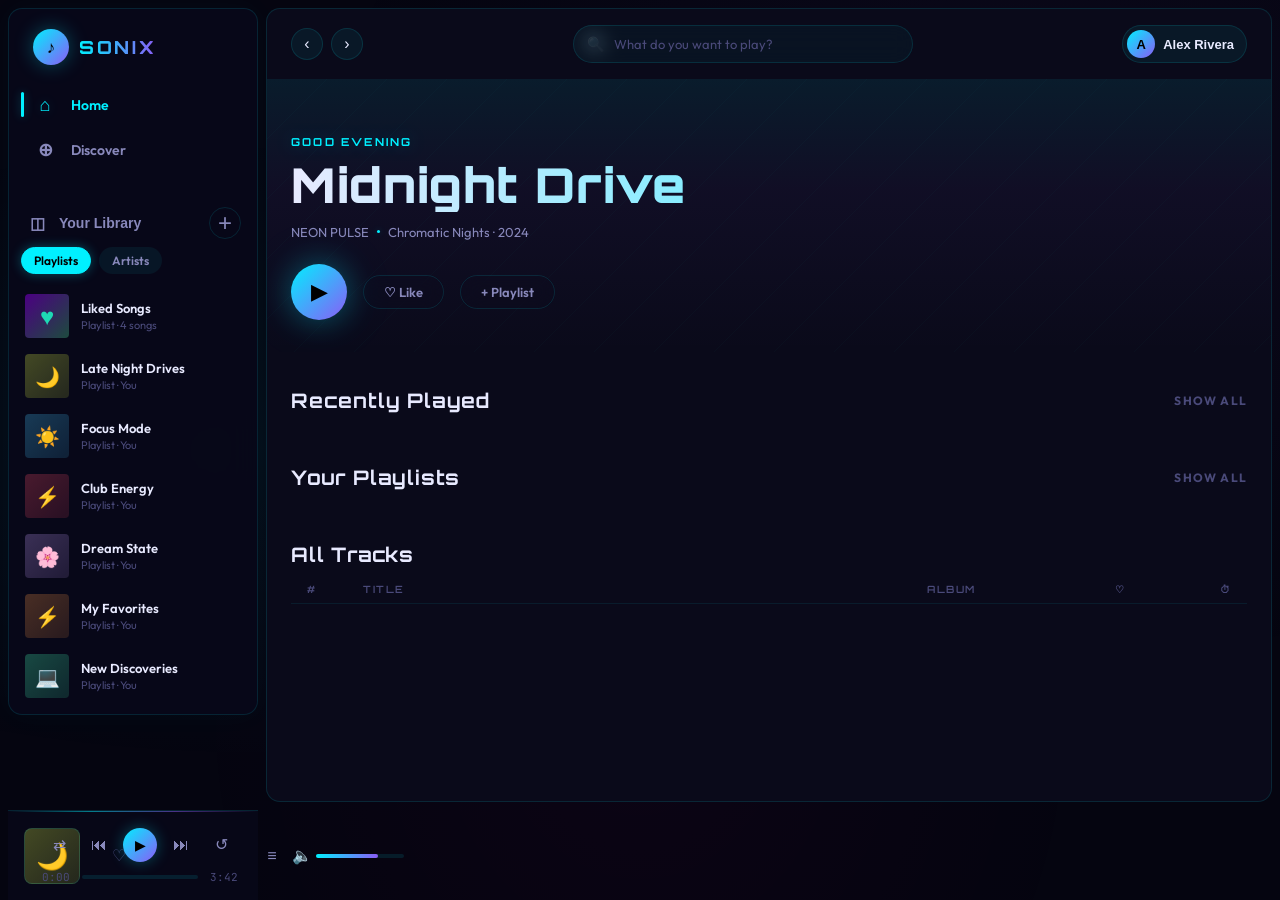
==== index.html @ 0fec604c "Add files via upload" ====
<!DOCTYPE html>
<html lang="en">
<head>
  <meta charset="UTF-8"/>
  <meta name="viewport" content="width=device-width, initial-scale=1.0"/>
  <meta name="description" content="SONIX — A futuristic music player experience. Discover, play, and feel the future of sound."/>
  <title>SONIX — Home</title>
  <link rel="stylesheet" href="styles/global.css"/>
</head>
<body>
<canvas id="particleCanvas"></canvas>
<div class="sidebar-overlay" onclick="closeMobileSidebar()"></div>
<div class="app-layout">

  <!-- SIDEBAR (injected by JS) -->
  <div id="sidebarMount"></div>

  <!-- MAIN -->
  <div class="main-area">
    <div class="topbar" id="topbar">
      <div class="topbar-left">
        <button class="mobile-menu-btn" onclick="toggleSidebar()" aria-label="Menu">☰</button>
        <button class="nav-arrow" onclick="history.back()">‹</button>
        <button class="nav-arrow" onclick="history.forward()">›</button>
      </div>
      <div class="topbar-search">
        <span class="search-icon-label">🔍</span>
        <input class="search-input" id="searchInput" type="text" placeholder="What do you want to play?" oninput="filterTracks(this.value)"/>
      </div>
      <div class="topbar-right">
        <button class="user-btn">
          <div class="user-av">A</div>
          <span class="user-lbl">Alex Rivera</span>
        </button>
      </div>
    </div>

    <div class="page-scroll" id="pageScroll">

      <!-- Hero gradient based on current track -->
      <div class="page-hero" id="pageHero" style="--hero-color:#1d4b3e;">
        <div id="heroContent">
          <div class="hero-label">Good evening</div>
          <h1 class="hero-h1" id="heroTitle">Midnight Drive</h1>
          <div class="hero-sub">
            <span id="heroArtist">NEON PULSE</span>
            <span class="hero-dot"></span>
            <span id="heroAlbum">Chromatic Nights · 2024</span>
          </div>
          <div class="hero-actions">
            <button class="btn-play-big" onclick="togglePlay()" id="heroPlayBtn">▶</button>
            <button class="btn-ghost" onclick="toggleLikeHero()" id="heroLikeBtn">♡ Like</button>
            <button class="btn-ghost" onclick="openCreateModal()">+ Playlist</button>
          </div>
        </div>
      </div>

      <!-- Recently Played -->
      <div class="section-head">
        <h2 class="section-title">Recently Played</h2>
        <button class="show-all-btn" onclick="toggleShowAll()">Show all</button>
      </div>
      <div class="card-grid" id="recentGrid"></div>

      <!-- Your Playlists -->
      <div class="section-head">
        <h2 class="section-title">Your Playlists</h2>
        <button class="show-all-btn" onclick="window.location.href='playlist.html'">Show all</button>
      </div>
      <div class="card-grid" id="playlistGrid"></div>

      <!-- All Tracks -->
      <div class="section-head">
        <h2 class="section-title" id="tracklistTitle">All Tracks</h2>
      </div>
      <div class="tl-head">
        <div class="tl-col">#</div>
        <div class="tl-col">Title</div>
        <div class="tl-col">Album</div>
        <div class="tl-col">♡</div>
        <div class="tl-col right">⏱</div>
      </div>
      <div id="trackList"></div>

    </div>
  </div>

  <!-- PLAYER BAR (injected by JS) -->
  <div id="playerMount"></div>
  <!-- BOTTOM NAV (injected by JS) -->
  <div id="bottomNavMount"></div>
</div>

<!-- Create Playlist Modal -->
<div class="modal-overlay" id="createModal" onclick="closeModalBg(event)">
  <div class="modal-box">
    <div class="modal-title">Create playlist</div>
    <input type="text" class="modal-input" id="plNameInput" placeholder="My Playlist #1"/>
    <input type="text" class="modal-input" id="plDescInput" placeholder="Add an optional description"/>
    <div class="modal-acts">
      <button class="btn-cancel-m" onclick="closeModal()">Cancel</button>
      <button class="btn-create-m" onclick="createPlaylist()">Create</button>
    </div>
  </div>
</div>

<script src="scripts/data.js"></script>
<script src="scripts/layout.js"></script>
<script src="scripts/player.js"></script>
<script>
document.addEventListener('DOMContentLoaded', () => {
  document.getElementById('sidebarMount').innerHTML = renderSidebar('home');
  document.getElementById('playerMount').innerHTML = renderPlayerBar();
  document.getElementById('bottomNavMount').innerHTML = renderBottomNav('home');

  updateHero();
  renderRecentGrid();
  renderPlaylistGrid();
  renderTrackList(TRACKS);
});

function updateHero() {
  const track = appState.queue[appState.currentTrackIndex] || TRACKS[0];
  document.getElementById('heroTitle').textContent = track.title;
  document.getElementById('heroArtist').textContent = track.artist;
  document.getElementById('heroAlbum').textContent = `${track.album} · ${track.year}`;
  document.getElementById('pageHero').style.setProperty('--hero-color', hexToRgb(track.color));
  document.getElementById('heroPlayBtn').textContent = appState.isPlaying ? '⏸' : '▶';
  const likeBtn = document.getElementById('heroLikeBtn');
  likeBtn.textContent = track.liked ? '♥ Liked' : '♡ Like';
  likeBtn.style.color = track.liked ? 'var(--accent)' : '';
}

function hexToRgb(hex) {
  const r = parseInt(hex.slice(1,3),16), g = parseInt(hex.slice(3,5),16), b = parseInt(hex.slice(5,7),16);
  return `rgb(${Math.round(r*0.15)}, ${Math.round(g*0.3)}, ${Math.round(b*0.25)})`;
}

function renderRecentGrid() {
  const recent = [...TRACKS].slice(0,6);
  document.getElementById('recentGrid').innerHTML = recent.map((track,i) => `
    <div class="music-card fade-up" style="animation-delay:${i*0.05}s" onclick="playTrack(${i})">
      <div class="card-art" style="background: linear-gradient(135deg,${track.color}44,${track.color}11)">
        ${track.emoji}
        <button class="card-play" onclick="event.stopPropagation();playTrack(${i})">▶</button>
      </div>
      <div class="card-title">${track.title}</div>
      <div class="card-sub">${track.artist} · ${track.genre}</div>
    </div>
  `).join('');
}

function renderPlaylistGrid() {
  document.getElementById('playlistGrid').innerHTML = PLAYLISTS.slice(0,6).map((pl,i) => {
    const ft = TRACKS.find(t => t.id === pl.trackIds[0]);
    return `
    <div class="music-card fade-up" style="animation-delay:${i*0.05}s" onclick="playPlaylistCard(${pl.id})">
      <div class="card-art" style="background: linear-gradient(135deg,${pl.color}44,${pl.color}11)">
        ${ft?.emoji || '🎵'}
        <button class="card-play" onclick="event.stopPropagation();playPlaylistCard(${pl.id})">▶</button>
      </div>
      <div class="card-title">${pl.name}</div>
      <div class="card-sub">${pl.trackIds.length} tracks · ${pl.tag}</div>
    </div>`
  }).join('');
}

let filteredTracks = TRACKS;
function renderTrackList(tracks) {
  filteredTracks = tracks;
  document.getElementById('trackList').innerHTML = tracks.map((track, i) => {
    const isPlaying = appState.queue[appState.currentTrackIndex]?.id === track.id && appState.isPlaying;
    return `
    <div class="track-row ${appState.queue[appState.currentTrackIndex]?.id === track.id ? 'now-playing' : ''}" ondblclick="playTrackById(${track.id})">
      <div class="tr-num-wrap">
        <span class="tr-num">${isPlaying ? '' : (i+1)}</span>
        <span class="tr-play-ico">${isPlaying ? '<div class="eq"><span></span><span></span><span></span></div>' : '▶'}</span>
      </div>
      <div class="tr-info">
        <div class="tr-thumb" style="background:linear-gradient(135deg,${track.color}44,${track.color}11)">${track.emoji}</div>
        <div>
          <div class="tr-title">${track.title}</div>
          <div class="tr-artist">${track.artist}</div>
        </div>
      </div>
      <div class="tr-album">${track.album}</div>
      <button class="track-like ${track.liked?'liked':''}" onclick="likeTrack(event,${track.id})">${track.liked?'♥':'♡'}</button>
      <div class="tr-dur">${track.duration}</div>
    </div>`;
  }).join('');
}

function filterTracks(query) {
  const q = query.toLowerCase().trim();
  if (!q) {
    document.getElementById('tracklistTitle').textContent = 'All Tracks';
    renderTrackList(TRACKS);
    return;
  }
  const filtered = TRACKS.filter(t =>
    t.title.toLowerCase().includes(q) ||
    t.artist.toLowerCase().includes(q) ||
    t.album.toLowerCase().includes(q) ||
    t.genre.toLowerCase().includes(q)
  );
  document.getElementById('tracklistTitle').textContent = `Search results (${filtered.length})`;
  renderTrackList(filtered);
}

function playTrack(idx) {
  appState.queue = TRACKS;
  appState.currentTrackIndex = idx;
  appState.isPlaying = true;
  saveState();
  refreshPlayerBar();
  updateHero();
  startProgress();
  renderTrackList(filteredTracks);
  document.getElementById('pbPlay').textContent = '⏸';
}

function playTrackById(id) {
  const idx = TRACKS.findIndex(t => t.id === id);
  if (idx >= 0) playTrack(idx);
}

function playPlaylistCard(id) {
  const pl = PLAYLISTS.find(p => p.id === id);
  if (!pl) return;
  appState.queue = pl.trackIds.map(i => TRACKS.find(t=>t.id===i)).filter(Boolean);
  appState.currentTrackIndex = 0;
  appState.isPlaying = true;
  saveState();
  refreshPlayerBar();
  updateHero();
  startProgress();
}

function likeTrack(event, id) {
  event.stopPropagation();
  const track = TRACKS.find(t => t.id === id);
  if (!track) return;
  track.liked = !track.liked;
  const btn = event.currentTarget;
  btn.textContent = track.liked ? '♥' : '♡';
  btn.classList.toggle('liked', track.liked);
  btn.style.opacity = '1';
  saveState();
}

function toggleLikeHero() {
  const track = appState.queue[appState.currentTrackIndex] || TRACKS[0];
  track.liked = !track.liked;
  const orig = TRACKS.find(t=>t.id===track.id);
  if (orig) orig.liked = track.liked;
  updateHero();
  saveState();
}

let showAll = false;
function toggleShowAll() {
  showAll = !showAll;
  document.querySelector('#recentGrid').style.display = showAll ? 'grid' : '';
}

// Modal
function openCreateModal() {
  document.getElementById('createModal').classList.add('open');
  setTimeout(()=>document.getElementById('plNameInput').focus(),200);
}
function closeModal() { document.getElementById('createModal').classList.remove('open'); }
function closeModalBg(e) { if(e.target===document.getElementById('createModal')) closeModal(); }
function createPlaylist() {
  const name = document.getElementById('plNameInput').value.trim();
  if (!name) return;
  alert(`Playlist "${name}" created! Find it in the Playlists tab.`);
  closeModal();
  document.getElementById('plNameInput').value = '';
  document.getElementById('plDescInput').value = '';
}
</script>
<script src="scripts/particles.js"></script>
</body>
</html>
---- styles/global.css ----
/* ===== SONIX — FUTURISTIC MUSIC PLAYER ===== */
@import url('https://fonts.googleapis.com/css2?family=Orbitron:wght@400;500;600;700;800;900&family=Outfit:wght@300;400;500;600;700;800;900&family=JetBrains+Mono:wght@300;400;500&display=swap');

:root {
  --bg-base:    #050510;
  --bg-nav:     rgba(8,8,25,0.92);
  --bg-main:    #0a0a1a;
  --bg-elevated:rgba(15,15,40,0.8);
  --bg-card:    rgba(20,20,55,0.6);
  --bg-card-hv: rgba(30,30,70,0.7);
  --bg-highlight:rgba(40,40,80,0.5);
  --accent:     #00f0ff;
  --accent-dim: #00b8c4;
  --accent-glow: rgba(0,240,255,0.3);
  --neon-pink:  #ff00aa;
  --neon-purple:#8b5cf6;
  --neon-blue:  #3b82f6;
  --amber:      #f5a623;
  --rose:       #ff2d78;
  --violet:     #a855f7;
  --text-primary:   #e8eaff;
  --text-secondary: #8888bb;
  --text-muted:     #4a4a7a;
  --border:     rgba(0,240,255,0.08);
  --border-hv:  rgba(0,240,255,0.2);
  --glass:      rgba(10,10,30,0.6);
  --glass-border: rgba(0,240,255,0.12);
  --sidebar-w:  250px;
  --player-h:   90px;
  --radius-xs:  4px;
  --radius-sm:  8px;
  --radius-md:  14px;
  --radius-lg:  18px;
  --radius-full:9999px;
  --font:       'Outfit', sans-serif;
  --font-display:'Orbitron', sans-serif;
  --font-mono:  'JetBrains Mono', monospace;
  --ease:       cubic-bezier(0.4, 0, 0.2, 1);
  --trans:      0.25s var(--ease);
}

*, *::before, *::after { box-sizing: border-box; margin: 0; padding: 0; }
html { height: 100%; }
body {
  font-family: var(--font);
  background: var(--bg-base);
  color: var(--text-primary);
  height: 100%; overflow: hidden;
  -webkit-font-smoothing: antialiased;
}

/* Animated background */
body::before {
  content: '';
  position: fixed; inset: 0; z-index: -2;
  background:
    radial-gradient(ellipse at 20% 50%, rgba(0,240,255,0.04) 0%, transparent 50%),
    radial-gradient(ellipse at 80% 20%, rgba(139,92,246,0.05) 0%, transparent 50%),
    radial-gradient(ellipse at 50% 80%, rgba(255,0,170,0.03) 0%, transparent 50%);
  animation: bgPulse 10s ease-in-out infinite alternate;
  will-change: opacity;
}
@keyframes bgPulse {
  0% { opacity: 0.5; }
  100% { opacity: 1; }
}

/* Floating particles canvas */
#particleCanvas {
  position: fixed; inset: 0; z-index: -1; pointer-events: none;
  opacity: 0.6;
}

/* ===== APP LAYOUT ===== */
.app-layout {
  display: grid;
  grid-template-columns: var(--sidebar-w) 1fr;
  grid-template-rows: 1fr var(--player-h);
  grid-template-areas: "sidebar main" "player player";
  height: 100vh; gap: 8px; padding: 8px; padding-bottom: 0;
}

/* ===== SIDEBAR ===== */
.sidebar {
  grid-area: sidebar;
  background: var(--bg-nav);
  backdrop-filter: blur(16px);
  -webkit-backdrop-filter: blur(16px);
  border-radius: var(--radius-md);
  border: 1px solid var(--glass-border);
  display: flex; flex-direction: column; gap: 8px; overflow: hidden;
  box-shadow: 0 0 30px rgba(0,240,255,0.03);
  transition: box-shadow 0.4s ease;
}
.sidebar-top {
  background: transparent;
  border-radius: var(--radius-md);
  padding: 20px 12px 12px; flex-shrink: 0;
}
.logo-mark {
  display: flex; align-items: center; gap: 10px;
  padding: 0 12px 18px; cursor: pointer; text-decoration: none;
}
.logo-icon {
  width: 36px; height: 36px;
  background: linear-gradient(135deg, var(--accent), var(--neon-purple));
  border-radius: 50%;
  display: flex; align-items: center; justify-content: center;
  color: #000; font-size: 17px; font-weight: 900;
  font-family: var(--font); flex-shrink: 0;
  box-shadow: 0 0 20px var(--accent-glow);
  animation: logoPulse 3s ease-in-out infinite;
}
@keyframes logoPulse {
  0%,100% { box-shadow: 0 0 15px var(--accent-glow); }
  50% { box-shadow: 0 0 30px var(--accent-glow), 0 0 50px rgba(0,240,255,0.1); }
}
.logo-text {
  font-family: var(--font-display);
  font-size: 18px; font-weight: 800;
  letter-spacing: 0.15em;
  background: linear-gradient(90deg, var(--accent), var(--neon-purple));
  -webkit-background-clip: text; -webkit-text-fill-color: transparent;
  background-clip: text;
}
.nav-group { display: flex; flex-direction: column; gap: 2px; }
.nav-item {
  display: flex; align-items: center; gap: 14px;
  padding: 10px 12px; border-radius: var(--radius-sm);
  color: var(--text-secondary); text-decoration: none;
  font-size: 14px; font-weight: 600; cursor: pointer;
  transition: all var(--trans); user-select: none;
  position: relative;
}
.nav-item:hover { color: var(--text-primary); background: rgba(0,240,255,0.05); }
.nav-item.active { color: var(--accent); }
.nav-item.active::before {
  content: ''; position: absolute; left: 0; top: 50%; transform: translateY(-50%);
  width: 3px; height: 60%; border-radius: 2px;
  background: var(--accent);
  box-shadow: 0 0 10px var(--accent-glow);
}
.nav-icon { width: 24px; text-align: center; font-size: 18px; font-style: normal; flex-shrink: 0; }
.nav-item.active .nav-icon { color: var(--accent); text-shadow: 0 0 12px var(--accent-glow); }

/* Library */
.sidebar-library {
  flex: 1; background: transparent;
  border-radius: var(--radius-md);
  display: flex; flex-direction: column; overflow: hidden;
}
.library-header {
  display: flex; align-items: center; justify-content: space-between;
  padding: 16px 16px 8px;
}
.library-title {
  display: flex; align-items: center; gap: 10px;
  color: var(--text-secondary); font-size: 14px; font-weight: 700;
  cursor: pointer; transition: color var(--trans); border: none; background: none;
}
.library-title:hover { color: var(--accent); }
.lib-add-btn {
  width: 32px; height: 32px; border-radius: 50%;
  background: none; border: 1px solid var(--glass-border); color: var(--text-secondary); font-size: 24px;
  cursor: pointer; display: flex; align-items: center; justify-content: center;
  transition: all var(--trans);
}
.lib-add-btn:hover { color: var(--accent); border-color: var(--accent); box-shadow: 0 0 15px var(--accent-glow); }
.library-filter-row { display: flex; gap: 8px; padding: 0 12px 12px; flex-wrap: wrap; }
.lib-pill {
  padding: 5px 12px; border-radius: var(--radius-full);
  background: rgba(0,240,255,0.06); color: var(--text-secondary);
  font-size: 12px; font-weight: 600; cursor: pointer;
  border: 1px solid transparent; transition: all var(--trans); font-family: var(--font);
}
.lib-pill:hover { border-color: var(--glass-border); color: var(--text-primary); }
.lib-pill.active { background: var(--accent); color: #000; border-color: var(--accent); box-shadow: 0 0 12px var(--accent-glow); }
.library-list {
  flex: 1; overflow-y: auto; padding: 0 8px 8px;
  scrollbar-width: thin; scrollbar-color: var(--bg-highlight) transparent;
}
.lib-item {
  display: flex; align-items: center; gap: 12px;
  padding: 8px; border-radius: var(--radius-sm); cursor: pointer;
  transition: all var(--trans); text-decoration: none;
}
.lib-item:hover { background: rgba(0,240,255,0.05); }
.lib-item.playing-lib { background: rgba(0,240,255,0.08); border: 1px solid rgba(0,240,255,0.1); }
.lib-cover {
  width: 44px; height: 44px; border-radius: var(--radius-xs);
  flex-shrink: 0; display: flex; align-items: center;
  justify-content: center; font-size: 20px;
}
.lib-cover.circle { border-radius: 50%; }
.lib-info { flex: 1; min-width: 0; }
.lib-name {
  font-size: 13px; font-weight: 600; color: var(--text-primary);
  white-space: nowrap; overflow: hidden; text-overflow: ellipsis;
}
.lib-meta { font-size: 11px; color: var(--text-muted); margin-top: 2px; }

/* ===== MAIN AREA ===== */
.main-area {
  grid-area: main;
  background: var(--bg-main);
  border-radius: var(--radius-md);
  border: 1px solid var(--glass-border);
  display: flex; flex-direction: column; overflow: hidden;
  position: relative;
}
.topbar {
  display: flex; align-items: center; justify-content: space-between;
  padding: 16px 24px; flex-shrink: 0; position: sticky; top: 0; z-index: 10;
  background: transparent; transition: all var(--trans);
}
.topbar.scrolled { background: rgba(10,10,26,0.9); backdrop-filter: blur(20px); border-bottom: 1px solid var(--glass-border); }
.topbar-left { display: flex; align-items: center; gap: 8px; }
.nav-arrow {
  width: 32px; height: 32px; border-radius: 50%;
  background: rgba(0,240,255,0.06); border: 1px solid var(--glass-border); color: var(--text-primary);
  font-size: 16px; cursor: pointer; display: flex;
  align-items: center; justify-content: center; transition: all var(--trans);
}
.nav-arrow:hover { background: rgba(0,240,255,0.12); border-color: var(--accent); box-shadow: 0 0 12px var(--accent-glow); }
.topbar-search { flex: 1; max-width: 340px; position: relative; }
.search-icon-label {
  position: absolute; left: 14px; top: 50%; transform: translateY(-50%);
  color: var(--text-muted); font-size: 14px; pointer-events: none;
}
.search-input {
  width: 100%; background: rgba(0,240,255,0.04);
  border: 1px solid var(--glass-border);
  border-radius: var(--radius-full); padding: 10px 16px 10px 40px;
  color: var(--text-primary); font-family: var(--font); font-size: 13px; outline: none;
  transition: all var(--trans); backdrop-filter: blur(10px);
}
.search-input:focus { background: rgba(0,240,255,0.08); border-color: var(--accent); box-shadow: 0 0 20px var(--accent-glow); }
.search-input::placeholder { color: var(--text-muted); }
.topbar-right { display: flex; align-items: center; gap: 8px; }
.user-btn {
  display: flex; align-items: center; gap: 8px;
  background: rgba(0,240,255,0.06); border: 1px solid var(--glass-border); border-radius: var(--radius-full);
  padding: 4px 12px 4px 4px; cursor: pointer; transition: all var(--trans);
}
.user-btn:hover { background: rgba(0,240,255,0.12); border-color: var(--accent); }
.user-av {
  width: 28px; height: 28px; border-radius: 50%;
  background: linear-gradient(135deg, var(--accent), var(--neon-purple));
  display: flex; align-items: center;
  justify-content: center; font-size: 13px; color: #000; font-weight: 700;
}
.user-lbl { font-size: 13px; font-weight: 700; color: var(--text-primary); }

/* Page scroll */
.page-scroll {
  flex: 1; overflow-y: auto; padding: 0 24px 32px;
  scrollbar-width: thin; scrollbar-color: var(--bg-highlight) transparent;
}

/* ===== PAGE HERO ===== */
.page-hero {
  margin: 0 -24px; padding: 56px 24px 32px;
  background: linear-gradient(180deg, rgba(0,240,255,0.08) 0%, rgba(139,92,246,0.05) 40%, transparent 100%);
  margin-bottom: 24px; position: relative; overflow: hidden;
}
.page-hero::before {
  content: ''; position: absolute; inset: 0;
  background: url("data:image/svg+xml,%3Csvg width='60' height='60' xmlns='http://www.w3.org/2000/svg'%3E%3Cdefs%3E%3Cpattern id='g' width='60' height='60' patternUnits='userSpaceOnUse'%3E%3Cpath d='M0 60L60 0' stroke='%2300f0ff' stroke-width='0.3' opacity='0.06'/%3E%3C/pattern%3E%3C/defs%3E%3Crect fill='url(%23g)' width='60' height='60'/%3E%3C/svg%3E");
  pointer-events: none;
}
.hero-label {
  font-family: var(--font-display); font-size: 11px; font-weight: 700;
  letter-spacing: 0.2em; text-transform: uppercase;
  color: var(--accent); margin-bottom: 10px;
  text-shadow: 0 0 20px var(--accent-glow);
}
.hero-h1 {
  font-family: var(--font-display);
  font-size: clamp(28px, 4vw, 48px); font-weight: 900;
  line-height: 1.1; letter-spacing: 0.02em;
  background: linear-gradient(90deg, var(--text-primary), var(--accent));
  -webkit-background-clip: text; -webkit-text-fill-color: transparent;
  background-clip: text; margin-bottom: 12px;
}
.hero-sub {
  font-size: 13px; color: var(--text-secondary);
  display: flex; align-items: center; gap: 8px; flex-wrap: wrap;
}
.hero-dot { width: 3px; height: 3px; border-radius: 50%; background: var(--accent); box-shadow: 0 0 6px var(--accent-glow); }
.hero-actions { display: flex; align-items: center; gap: 16px; margin-top: 24px; }

/* ===== BIG PLAY BUTTON ===== */
.btn-play-big {
  width: 56px; height: 56px; border-radius: 50%;
  background: linear-gradient(135deg, var(--accent), var(--neon-purple));
  border: none; color: #000; font-size: 22px;
  cursor: pointer; display: flex; align-items: center; justify-content: center;
  transition: all var(--trans);
  box-shadow: 0 0 30px var(--accent-glow), 0 0 60px rgba(0,240,255,0.1);
  position: relative;
}
.btn-play-big::before {
  content: ''; position: absolute; inset: -3px; border-radius: 50%;
  background: linear-gradient(135deg, var(--accent), var(--neon-purple));
  z-index: -1; opacity: 0.4; filter: blur(8px);
  animation: playGlow 2s ease-in-out infinite alternate;
}
@keyframes playGlow { 0% { opacity: 0.3; } 100% { opacity: 0.6; } }
.btn-play-big:hover { transform: scale(1.08); box-shadow: 0 0 40px var(--accent-glow), 0 0 80px rgba(0,240,255,0.15); }

.btn-ghost {
  background: none; border: 1px solid var(--glass-border); border-radius: var(--radius-full);
  color: var(--text-secondary); padding: 8px 20px; font-family: var(--font);
  font-size: 13px; font-weight: 600; cursor: pointer; transition: all var(--trans);
  backdrop-filter: blur(10px);
}
.btn-ghost:hover { border-color: var(--accent); color: var(--accent); box-shadow: 0 0 15px var(--accent-glow); }

.btn-icon {
  background: none; border: none; color: var(--text-secondary); font-size: 20px;
  cursor: pointer; padding: 8px; border-radius: 50%; display: flex;
  align-items: center; justify-content: center; transition: all var(--trans);
}
.btn-icon:hover { color: var(--accent); text-shadow: 0 0 12px var(--accent-glow); }
.btn-icon.liked { color: var(--neon-pink); }

/* ===== SECTION ===== */
.section-head {
  display: flex; align-items: center; justify-content: space-between;
  margin-bottom: 16px; margin-top: 36px;
}
.section-title {
  font-family: var(--font-display);
  font-size: 20px; font-weight: 700; letter-spacing: 0.04em;
}
.show-all-btn {
  font-size: 12px; font-weight: 700; color: var(--text-muted); background: none;
  border: none; cursor: pointer; letter-spacing: 0.1em; text-transform: uppercase;
  transition: color var(--trans); font-family: var(--font);
}
.show-all-btn:hover { color: var(--accent); }

/* ===== CARDS ===== */
.card-grid {
  display: grid;
  grid-template-columns: repeat(auto-fill, minmax(165px, 1fr));
  gap: 16px;
}
.music-card {
  background: var(--bg-card);
  backdrop-filter: blur(12px);
  border: 1px solid var(--glass-border);
  border-radius: var(--radius-md);
  padding: 14px; cursor: pointer;
  transition: all 0.3s var(--ease); position: relative;
  overflow: hidden;
}
.music-card::before {
  content: ''; position: absolute; inset: 0;
  background: linear-gradient(135deg, rgba(0,240,255,0.05), transparent);
  opacity: 0; transition: opacity 0.3s;
}
.music-card:hover {
  background: var(--bg-card-hv); transform: translateY(-4px);
  border-color: rgba(0,240,255,0.2);
  box-shadow: 0 12px 40px rgba(0,240,255,0.08), 0 0 1px var(--accent);
}
.music-card:hover::before { opacity: 1; }
.music-card:hover .card-play { opacity: 1; transform: translateY(0); }
.card-art {
  width: 100%; aspect-ratio: 1; border-radius: var(--radius-sm);
  margin-bottom: 12px; display: flex; align-items: center; justify-content: center;
  font-size: 48px; position: relative; overflow: hidden;
  box-shadow: 0 8px 24px rgba(0,0,0,0.4);
}
.card-art.round { border-radius: 50%; }
.card-play {
  position: absolute; bottom: 8px; right: 8px;
  width: 44px; height: 44px; border-radius: 50%;
  background: linear-gradient(135deg, var(--accent), var(--neon-purple));
  border: none; color: #000; font-size: 18px;
  cursor: pointer; display: flex; align-items: center; justify-content: center;
  opacity: 0; transform: translateY(8px);
  transition: all 0.3s var(--ease);
  box-shadow: 0 8px 20px rgba(0,240,255,0.25);
}
.card-play:hover { transform: translateY(0) scale(1.08) !important; box-shadow: 0 8px 30px var(--accent-glow); }
.card-title {
  font-size: 14px; font-weight: 700; color: var(--text-primary);
  white-space: nowrap; overflow: hidden; text-overflow: ellipsis; margin-bottom: 4px;
}
.card-sub {
  font-size: 12px; color: var(--text-muted); line-height: 1.4;
  display: -webkit-box; -webkit-line-clamp: 2; -webkit-box-orient: vertical; overflow: hidden;
}
.rec-badge {
  position: absolute; top: 8px; right: 8px;
  background: linear-gradient(135deg, var(--accent), var(--neon-purple));
  color: #000; font-size: 10px; font-weight: 700;
  font-family: var(--font-mono); padding: 3px 8px; border-radius: var(--radius-full); z-index: 2;
  box-shadow: 0 0 12px var(--accent-glow);
}

/* ===== TRACK LIST ===== */
.tl-head {
  display: grid; grid-template-columns: 48px 1fr 180px 56px 52px;
  gap: 8px; padding: 0 16px 8px; border-bottom: 1px solid var(--border); margin-bottom: 4px;
}
.tl-col {
  font-family: var(--font-display);
  font-size: 10px; font-weight: 600; letter-spacing: 0.15em;
  text-transform: uppercase; color: var(--text-muted);
}
.tl-col.right { text-align: right; }
.track-row {
  display: grid; grid-template-columns: 48px 1fr 180px 56px 52px;
  gap: 8px; align-items: center; padding: 8px 16px; border-radius: var(--radius-sm);
  cursor: pointer; transition: all var(--trans);
  border: 1px solid transparent;
}
.track-row:hover { background: rgba(0,240,255,0.04); border-color: var(--glass-border); }
.track-row:hover .track-like { opacity: 1; }
.track-row.now-playing { background: rgba(0,240,255,0.06); border-color: rgba(0,240,255,0.15); }
.tr-num-wrap { position: relative; display: flex; align-items: center; justify-content: center; }
.tr-num { font-family: var(--font-mono); font-size: 13px; color: var(--text-muted); line-height: 1; }
.track-row.now-playing .tr-num { color: var(--accent); text-shadow: 0 0 10px var(--accent-glow); }
.tr-play-ico { display: none; font-size: 13px; color: var(--text-primary); }
.track-row:hover .tr-num { display: none; }
.track-row:hover .tr-play-ico { display: block; }
.track-row.now-playing .tr-num { display: none; }
.track-row.now-playing .tr-play-ico { display: block; color: var(--accent); }
.tr-info { display: flex; align-items: center; gap: 12px; min-width: 0; }
.tr-thumb {
  width: 40px; height: 40px; border-radius: var(--radius-xs); flex-shrink: 0;
  display: flex; align-items: center; justify-content: center; font-size: 18px;
  border: 1px solid var(--glass-border);
}
.tr-title { font-size: 14px; font-weight: 600; color: var(--text-primary); white-space: nowrap; overflow: hidden; text-overflow: ellipsis; }
.track-row.now-playing .tr-title { color: var(--accent); text-shadow: 0 0 10px var(--accent-glow); }
.tr-artist { font-size: 12px; color: var(--text-muted); white-space: nowrap; overflow: hidden; text-overflow: ellipsis; margin-top: 2px; }
.tr-album { font-size: 13px; color: var(--text-muted); white-space: nowrap; overflow: hidden; text-overflow: ellipsis; cursor: pointer; }
.tr-album:hover { color: var(--accent); text-decoration: underline; }
.track-like {
  background: none; border: none; font-size: 15px; cursor: pointer;
  color: var(--text-muted); padding: 4px; transition: all var(--trans);
  opacity: 0; display: flex; align-items: center; justify-content: center;
}
.track-like.liked { opacity: 1; color: var(--neon-pink); text-shadow: 0 0 10px rgba(255,0,170,0.4); }
.tr-dur { font-family: var(--font-mono); font-size: 13px; color: var(--text-muted); text-align: right; }

/* ===== BOTTOM PLAYER BAR ===== */
.player-bar {
  grid-area: player;
  background: rgba(8,8,25,0.95);
  backdrop-filter: blur(24px);
  border-top: 1px solid var(--glass-border);
  display: grid; grid-template-columns: 1fr minmax(200px, 500px) 1fr;
  align-items: center; padding: 0 16px; height: var(--player-h); flex-shrink: 0; gap: 16px;
  position: relative;
}
.player-bar::before {
  content: ''; position: absolute; top: 0; left: 0; right: 0; height: 1px;
  background: linear-gradient(90deg, transparent, var(--accent), var(--neon-purple), transparent);
  opacity: 0.5;
}
.player-track-side { display: flex; align-items: center; gap: 12px; min-width: 0; }
.player-thumb {
  width: 56px; height: 56px; border-radius: var(--radius-sm); flex-shrink: 0;
  display: flex; align-items: center; justify-content: center; font-size: 26px; cursor: pointer;
  border: 1px solid var(--glass-border);
  transition: all var(--trans);
}
.player-thumb:hover { border-color: var(--accent); box-shadow: 0 0 20px var(--accent-glow); }
.player-track-info { min-width: 0; flex: 1; }
.player-t-name { font-size: 13px; font-weight: 600; color: var(--text-primary); white-space: nowrap; overflow: hidden; text-overflow: ellipsis; cursor: pointer; }
.player-t-name:hover { color: var(--accent); }
.player-t-artist { font-size: 11px; color: var(--text-muted); white-space: nowrap; overflow: hidden; text-overflow: ellipsis; margin-top: 2px; cursor: pointer; }
.player-t-artist:hover { color: var(--text-primary); }
.player-like {
  background: none; border: none; font-size: 16px; cursor: pointer;
  color: var(--text-muted); padding: 8px; flex-shrink: 0; transition: all var(--trans);
}
.player-like:hover { color: var(--text-primary); }
.player-like.liked { color: var(--neon-pink); text-shadow: 0 0 10px rgba(255,0,170,0.4); }
.player-center { display: flex; flex-direction: column; align-items: center; gap: 8px; }
.player-ctrl-row { display: flex; align-items: center; gap: 8px; }
.ctrl {
  background: none; border: none; color: var(--text-secondary); cursor: pointer;
  padding: 8px; border-radius: 50%; width: 32px; height: 32px;
  display: flex; align-items: center; justify-content: center;
  font-size: 16px; transition: all var(--trans);
}
.ctrl:hover { color: var(--accent); text-shadow: 0 0 10px var(--accent-glow); }
.ctrl.active { color: var(--accent); position: relative; }
.ctrl.active::after {
  content: ''; position: absolute; bottom: 1px; left: 50%; transform: translateX(-50%);
  width: 4px; height: 4px; border-radius: 50%; background: var(--accent);
  box-shadow: 0 0 6px var(--accent-glow);
}
.ctrl-play {
  width: 34px; height: 34px; border-radius: 50%;
  background: linear-gradient(135deg, var(--accent), var(--neon-purple));
  border: none; color: #000; font-size: 14px;
  cursor: pointer; display: flex; align-items: center; justify-content: center;
  transition: all var(--trans);
  box-shadow: 0 0 15px var(--accent-glow);
}
.ctrl-play:hover { transform: scale(1.1); box-shadow: 0 0 25px var(--accent-glow); }
.progress-row { display: flex; align-items: center; gap: 10px; width: 100%; }
.p-time { font-family: var(--font-mono); font-size: 11px; color: var(--text-muted); min-width: 32px; text-align: center; }
.p-bar {
  flex: 1; height: 4px; background: rgba(0,240,255,0.1); border-radius: 2px;
  cursor: pointer; position: relative; transition: height 0.1s ease;
}
.p-bar:hover { height: 6px; }
.p-fill {
  height: 100%;
  background: linear-gradient(90deg, var(--accent), var(--neon-purple));
  border-radius: 2px; width: 0%; transition: width 0.1s linear; pointer-events: none;
  box-shadow: 0 0 8px var(--accent-glow);
}
.p-dot {
  position: absolute; right: -5px; top: 50%; transform: translateY(-50%);
  width: 12px; height: 12px;
  background: var(--accent); border-radius: 50%;
  opacity: 0; pointer-events: none;
  box-shadow: 0 0 10px var(--accent-glow);
}
.p-bar:hover .p-dot { opacity: 1; }
.player-right-side { display: flex; align-items: center; justify-content: flex-end; gap: 4px; }
.vol-icon {
  background: none; border: none; color: var(--text-muted); font-size: 16px;
  cursor: pointer; display: flex; align-items: center; transition: color var(--trans);
}
.vol-icon:hover { color: var(--accent); }
.vol-bar {
  width: 88px; height: 4px; background: rgba(0,240,255,0.1); border-radius: 2px;
  cursor: pointer; position: relative;
}
.vol-bar:hover { height: 6px; }
.vol-fill { height: 100%; background: linear-gradient(90deg, var(--accent), var(--neon-purple)); border-radius: 2px; }

/* ===== STATS ===== */
.stats-grid { display: grid; grid-template-columns: repeat(4, 1fr); gap: 12px; margin-bottom: 32px; }
.stat-tile {
  background: var(--bg-card); backdrop-filter: blur(12px);
  border: 1px solid var(--glass-border);
  border-radius: var(--radius-md); padding: 20px;
  transition: all var(--trans); cursor: default;
}
.stat-tile:hover { border-color: rgba(0,240,255,0.2); box-shadow: 0 0 20px var(--accent-glow); }
.stat-n { font-family: var(--font-display); font-size: 26px; font-weight: 800; letter-spacing: 0.02em; }
.stat-l { font-size: 12px; color: var(--text-muted); margin-top: 4px; font-weight: 500; }

/* ===== GENRE BARS ===== */
.genre-row-item { display: flex; align-items: center; gap: 12px; margin-bottom: 14px; }
.genre-lbl { font-size: 13px; font-weight: 600; color: var(--text-secondary); width: 100px; flex-shrink: 0; }
.genre-track { flex: 1; height: 6px; background: rgba(0,240,255,0.06); border-radius: 3px; overflow: hidden; }
.genre-fill { height: 100%; border-radius: 3px; width: 0%; transition: width 1.2s var(--ease); box-shadow: 0 0 8px var(--accent-glow); }
.genre-pct { font-family: var(--font-mono); font-size: 12px; color: var(--text-muted); width: 36px; text-align: right; }

/* ===== HEATMAP ===== */
.heatmap-wrap { display: grid; grid-template-columns: repeat(7, 1fr); gap: 4px; }
.hm-cell { aspect-ratio: 1; border-radius: 3px; cursor: pointer; transition: transform var(--trans); }
.hm-cell:hover { transform: scale(1.3); }

/* ===== ACTIVITY ===== */
.activity-row {
  display: flex; align-items: center; gap: 12px; padding: 11px 0;
  border-bottom: 1px solid var(--border);
}
.activity-row:last-child { border-bottom: none; }
.act-dot { width: 8px; height: 8px; border-radius: 50%; flex-shrink: 0; box-shadow: 0 0 8px currentColor; }
.act-text { font-size: 13px; color: var(--text-secondary); flex: 1; }
.act-text strong { color: var(--text-primary); font-weight: 600; }
.act-time { font-family: var(--font-mono); font-size: 10px; color: var(--text-muted); }

/* ===== ARTIST TOP LIST ===== */
.artist-row {
  display: flex; align-items: center; gap: 14px; padding: 10px 8px;
  border-bottom: 1px solid var(--border); cursor: pointer; transition: all var(--trans);
  border-radius: var(--radius-sm);
}
.artist-row:hover { background: rgba(0,240,255,0.04); }
.artist-rank { font-family: var(--font-mono); font-size: 12px; color: var(--text-muted); width: 20px; text-align: center; }
.artist-av {
  width: 44px; height: 44px; border-radius: 50%; flex-shrink: 0;
  display: flex; align-items: center; justify-content: center; font-size: 20px;
  border: 1px solid var(--glass-border);
}
.artist-inf { flex: 1; }
.artist-n { font-size: 13px; font-weight: 600; color: var(--text-primary); }
.artist-cnt { font-size: 11px; color: var(--text-muted); margin-top: 2px; }
.artist-bar { height: 3px; border-radius: 2px; margin-top: 5px; }

/* ===== EQ BARS ===== */
.eq { display: inline-flex; align-items: flex-end; gap: 2px; height: 14px; }
.eq span { display: block; width: 3px; background: var(--accent); border-radius: 1px; animation: eqBounce 0.8s ease-in-out infinite; box-shadow: 0 0 4px var(--accent-glow); }
.eq span:nth-child(2) { animation-delay: 0.15s; }
.eq span:nth-child(3) { animation-delay: 0.3s; }
@keyframes eqBounce { 0%,100% { height: 3px; } 50% { height: 14px; } }

/* ===== QUEUE PAGE ===== */
.queue-section-lbl { font-family: var(--font-display); font-size: 16px; font-weight: 700; padding: 24px 0 12px; }

/* ===== PLAYLIST DETAIL HERO ===== */
.pl-hero-wrap { display: flex; gap: 24px; align-items: flex-end; padding-bottom: 24px; }
.pl-hero-art {
  width: 200px; height: 200px; border-radius: var(--radius-md); flex-shrink: 0;
  display: grid; grid-template-columns: 1fr 1fr; gap: 2px; overflow: hidden;
  box-shadow: 0 16px 48px rgba(0,0,0,0.6), 0 0 30px var(--accent-glow);
  border: 1px solid var(--glass-border);
}
.pl-hero-cell { background: var(--bg-card); display: flex; align-items: center; justify-content: center; font-size: 38px; }

/* ===== MODAL ===== */
.modal-overlay {
  position: fixed; inset: 0;
  background: rgba(5,5,16,0.85);
  backdrop-filter: blur(12px);
  display: flex; align-items: center; justify-content: center;
  z-index: 9999; opacity: 0; pointer-events: none; transition: opacity 0.3s ease;
}
.modal-overlay.open { opacity: 1; pointer-events: all; }
.modal-box {
  background: rgba(15,15,40,0.95);
  backdrop-filter: blur(20px);
  border: 1px solid var(--glass-border);
  border-radius: var(--radius-lg); padding: 32px; width: 420px;
  max-width: 90vw; transform: scale(0.95);
  transition: transform 0.3s var(--ease);
  box-shadow: 0 0 60px rgba(0,240,255,0.08);
}
.modal-overlay.open .modal-box { transform: scale(1); }
.modal-title { font-family: var(--font-display); font-size: 20px; font-weight: 700; margin-bottom: 20px; letter-spacing: 0.04em; }
.modal-input {
  width: 100%; background: rgba(0,240,255,0.04); border: 1px solid var(--glass-border);
  border-radius: var(--radius-sm);
  padding: 12px 16px; color: var(--text-primary); font-family: var(--font); font-size: 14px;
  outline: none; margin-bottom: 12px; transition: all var(--trans);
}
.modal-input:focus { border-color: var(--accent); box-shadow: 0 0 15px var(--accent-glow); }
.modal-input::placeholder { color: var(--text-muted); }
.modal-acts { display: flex; gap: 12px; justify-content: flex-end; margin-top: 8px; }
.btn-cancel-m {
  background: none; border: 1px solid var(--glass-border); color: var(--text-secondary); font-family: var(--font);
  font-size: 14px; font-weight: 700; cursor: pointer; padding: 10px 20px;
  border-radius: var(--radius-full); transition: all var(--trans);
}
.btn-cancel-m:hover { color: var(--text-primary); border-color: var(--text-primary); }
.btn-create-m {
  background: linear-gradient(135deg, var(--accent), var(--neon-purple));
  border: none; color: #000; font-family: var(--font);
  font-size: 14px; font-weight: 700; cursor: pointer; padding: 10px 24px;
  border-radius: var(--radius-full); transition: all var(--trans);
  box-shadow: 0 0 15px var(--accent-glow);
}
.btn-create-m:hover { transform: scale(1.04); box-shadow: 0 0 25px var(--accent-glow); }

/* ===== UTILS ===== */
@keyframes fadeUp { from { opacity:0; transform:translateY(20px); } to { opacity:1; transform:translateY(0); } }
.fade-up { animation: fadeUp 0.5s var(--ease) both; }

/* ===== GENRE FILTER PILLS ===== */
.genre-pills { display: flex; gap: 8px; flex-wrap: wrap; margin-top: 16px; }
.g-pill {
  padding: 8px 18px; border-radius: var(--radius-full);
  border: 1px solid var(--glass-border);
  background: rgba(0,240,255,0.04); color: var(--text-secondary); font-family: var(--font);
  font-size: 13px; font-weight: 600; cursor: pointer; transition: all var(--trans);
}
.g-pill:hover { border-color: var(--accent); color: var(--accent); }
.g-pill.active { background: var(--accent); color: #000; border-color: var(--accent); box-shadow: 0 0 15px var(--accent-glow); }

/* ===== SCROLLBAR ===== */
::-webkit-scrollbar { width: 4px; height: 4px; }
::-webkit-scrollbar-track { background: transparent; }
::-webkit-scrollbar-thumb { background: rgba(0,240,255,0.15); border-radius: 2px; }

/* ===== MOBILE STYLES ===== */
.mobile-menu-btn {
  display: none; background: none; border: 1px solid var(--glass-border);
  color: var(--accent); font-size: 20px; cursor: pointer; padding: 6px;
  width: 36px; height: 36px; align-items: center; justify-content: center;
  border-radius: var(--radius-sm); transition: all var(--trans); flex-shrink: 0;
}
.mobile-menu-btn:hover { background: rgba(0,240,255,0.1); }

.sidebar-overlay {
  display: none; position: fixed; inset: 0;
  background: rgba(5,5,16,0.8); z-index: 100; backdrop-filter: blur(6px);
}
.sidebar-overlay.open { display: block; }

.mobile-player {
  display: none; position: fixed; bottom: 0; left: 0; right: 0;
  background: rgba(8,8,25,0.95); backdrop-filter: blur(20px);
  border-top: 1px solid var(--glass-border);
  padding: 10px 16px 12px; z-index: 300; flex-direction: column; gap: 8px;
}
.mobile-player::before {
  content: ''; position: absolute; top: 0; left: 0; right: 0; height: 1px;
  background: linear-gradient(90deg, transparent, var(--accent), var(--neon-purple), transparent);
  opacity: 0.6;
}
.mobile-player-main { display: flex; align-items: center; gap: 12px; }
.mobile-thumb {
  width: 44px; height: 44px; border-radius: var(--radius-xs);
  display: flex; align-items: center; justify-content: center;
  font-size: 22px; flex-shrink: 0; border: 1px solid var(--glass-border);
}
.mobile-track-info { flex: 1; min-width: 0; }
.mobile-track-name { font-size: 13px; font-weight: 600; white-space: nowrap; overflow: hidden; text-overflow: ellipsis; color: var(--text-primary); }
.mobile-track-artist { font-size: 11px; color: var(--text-muted); white-space: nowrap; overflow: hidden; text-overflow: ellipsis; }
.mobile-ctrl-row { display: flex; align-items: center; gap: 4px; }
.mobile-ctrl {
  background: none; border: none; color: var(--text-secondary);
  font-size: 18px; cursor: pointer; padding: 6px; border-radius: 50%;
  display: flex; align-items: center; justify-content: center;
  transition: all var(--trans); width: 36px; height: 36px;
}
.mobile-ctrl:hover { color: var(--accent); }
.mobile-ctrl-play {
  width: 36px; height: 36px; border-radius: 50%;
  background: linear-gradient(135deg, var(--accent), var(--neon-purple));
  border: none; color: #000; font-size: 14px; cursor: pointer;
  display: flex; align-items: center; justify-content: center;
  box-shadow: 0 0 12px var(--accent-glow);
}
.mobile-progress { width: 100%; height: 3px; background: rgba(0,240,255,0.1); border-radius: 2px; cursor: pointer; }
.mobile-progress-fill { height: 100%; background: linear-gradient(90deg, var(--accent), var(--neon-purple)); border-radius: 2px; width: 0%; }

.mobile-bottom-nav {
  display: none; position: fixed; bottom: 78px; left: 0; right: 0;
  background: rgba(8,8,25,0.95); backdrop-filter: blur(20px);
  border-top: 1px solid var(--glass-border);
  padding: 8px 0 4px; z-index: 290; justify-content: space-around; align-items: center;
}
.mob-nav-item {
  display: flex; flex-direction: column; align-items: center; gap: 3px;
  color: var(--text-muted); text-decoration: none;
  font-size: 10px; font-weight: 600; cursor: pointer;
  padding: 4px 12px; border-radius: var(--radius-sm);
  transition: color var(--trans); background: none; border: none; font-family: var(--font);
}
.mob-nav-item.active { color: var(--accent); }
.mob-nav-item.active .mob-nav-icon { color: var(--accent); text-shadow: 0 0 10px var(--accent-glow); }
.mob-nav-icon { font-size: 20px; }

/* ===== RESPONSIVE ===== */
@media (max-width: 900px) {
  :root { --sidebar-w: 72px; }
  .logo-text { display: none; }
  .nav-item span:not(.nav-icon) { display: none; }
  .nav-item { justify-content: center; padding: 12px; }
  .nav-icon { width: auto; margin: 0; font-size: 22px; }
  .library-header { padding: 12px 8px 4px; justify-content: center; }
  .library-title span, .library-title i + * { display: none; }
  .library-filter-row { display: none; }
  .lib-item { justify-content: center; padding: 8px 4px; }
  .lib-info { display: none; }
  .lib-cover { margin: 0; }
  .lib-add-btn { display: none; }
  .topbar-search { max-width: 200px; }
  .user-lbl { display: none; }
  .card-grid { grid-template-columns: repeat(auto-fill, minmax(130px, 1fr)); }
  .tl-head, .track-row { grid-template-columns: 36px 1fr 52px; }
  .tl-col:nth-child(3), .track-row .tr-album { display: none; }
  .tl-col:nth-child(4), .track-row .track-like { display: none; }
  .stats-grid { grid-template-columns: repeat(2, 1fr); }
  .pl-hero-art { width: 140px; height: 140px; }
}

@media (max-width: 640px) {
  :root { --player-h: 64px; --bottom-nav-h: 60px; }
  body { overflow: hidden; }
  .app-layout {
    grid-template-columns: 1fr;
    grid-template-rows: 1fr var(--player-h) var(--bottom-nav-h);
    grid-template-areas: "main" "player" "bottomnav";
    padding: 0; gap: 0; height: 100dvh;
  }
  .sidebar {
    position: fixed; top: 0; left: -280px; width: 280px; height: 100vh;
    z-index: 200; border-radius: 0; transition: left 0.3s var(--ease);
    overflow-y: auto; box-shadow: 4px 0 24px rgba(0,240,255,0.05);
  }
  .sidebar.mobile-open { left: 0; }
  .mobile-menu-btn { display: flex; }
  .logo-text { display: block; }
  .nav-item span:not(.nav-icon) { display: inline; }
  .nav-item { justify-content: flex-start; padding: 10px 12px; }
  .library-header { padding: 16px 16px 8px; justify-content: space-between; }
  .library-title span { display: inline; }
  .library-filter-row { display: flex; }
  .lib-item { justify-content: flex-start; padding: 8px; }
  .lib-info { display: block; }
  .lib-add-btn { display: flex; }
  .main-area { grid-area: main; border-radius: 0; overflow: hidden; border: none; }
  .topbar { padding: 10px 14px; gap: 8px; }
  .topbar-left { gap: 4px; }
  .nav-arrow { width: 28px; height: 28px; font-size: 14px; }
  .topbar-search { max-width: 160px; flex: 1; }
  .search-input { padding: 8px 12px 8px 32px; font-size: 12px; }
  .user-lbl { display: none; }
  .page-hero { padding: 32px 16px 20px; margin: 0 -16px; margin-bottom: 16px; }
  .hero-h1 { font-size: 28px; }
  .hero-actions { gap: 10px; margin-top: 16px; }
  .btn-play-big { width: 48px; height: 48px; font-size: 18px; }
  .btn-ghost { padding: 7px 14px; font-size: 12px; }
  .page-scroll { padding: 0 14px 24px; }
  .card-grid { grid-template-columns: repeat(2, 1fr); gap: 10px; }
  .music-card { padding: 12px; }
  .card-title { font-size: 13px; }
  .card-sub { font-size: 11px; }
  .card-play { width: 36px; height: 36px; font-size: 14px; }
  .tl-head { display: none; }
  .track-row { grid-template-columns: 1fr 52px; padding: 8px 10px; gap: 6px; }
  .track-row .tr-num-wrap { display: none; }
  .track-row .tr-album { display: none; }
  .track-row .track-like { display: none; }
  .tr-info { gap: 10px; }
  .tr-thumb { width: 36px; height: 36px; font-size: 16px; }
  .tr-title { font-size: 13px; }
  .tr-artist { font-size: 11px; }
  .tr-dur { font-size: 12px; }
  .player-bar {
    grid-template-columns: 1fr auto; padding: 0 12px; gap: 8px; border-radius: 0;
  }
  .player-track-side { gap: 8px; }
  .player-thumb { width: 40px; height: 40px; font-size: 18px; }
  .player-t-name { font-size: 12px; }
  .player-t-artist { font-size: 10px; }
  .player-like { font-size: 14px; padding: 4px; }
  .player-center { gap: 4px; }
  .player-ctrl-row { gap: 2px; }
  .ctrl { width: 28px; height: 28px; font-size: 14px; padding: 4px; }
  .ctrl-play { width: 28px; height: 28px; font-size: 12px; }
  #pbShuffle, #pbRepeat { display: none; }
  .progress-row { width: 120px; }
  .p-time { font-size: 9px; min-width: 24px; }
  .player-right-side { display: none; }
  .section-head { margin-top: 20px; margin-bottom: 10px; }
  .section-title { font-size: 18px; }
  .stats-grid { grid-template-columns: repeat(2, 1fr); gap: 8px; }
  .stat-tile { padding: 14px; }
  .stat-n { font-size: 22px; }
  .pl-hero-wrap { flex-direction: column; align-items: flex-start; gap: 16px; }
  .pl-hero-art { width: 100%; height: auto; aspect-ratio: 1; max-width: 200px; }
  .modal-box { width: 95vw; padding: 24px 20px; border-radius: var(--radius-md); }
  .modal-title { font-size: 18px; }
}

@media (max-width: 400px) {
  .card-grid { grid-template-columns: repeat(2, 1fr); }
  .hero-h1 { font-size: 22px; }
  .topbar-search { display: none; }
}

@media (max-width: 768px) {
  .app-layout { padding-bottom: 130px; }
  .player-bar { display: none !important; }
  .mobile-player { display: flex; }
  .mobile-bottom-nav { display: flex; }
  .mobile-menu-btn { display: flex; align-items: center; justify-content: center; }
  .sidebar {
    position: fixed; top: 0; left: 0; bottom: 0; width: 280px; z-index: 200;
    border-radius: 0; transform: translateX(-100%);
    transition: transform 0.3s cubic-bezier(0.4, 0, 0.2, 1);
  }
  .sidebar.open { transform: translateX(0); }
}

.bottom-nav { display: none; }

@supports (padding-bottom: env(safe-area-inset-bottom)) {
  @media (max-width: 640px) {
    .app-layout { padding-bottom: env(safe-area-inset-bottom); }
  }
}
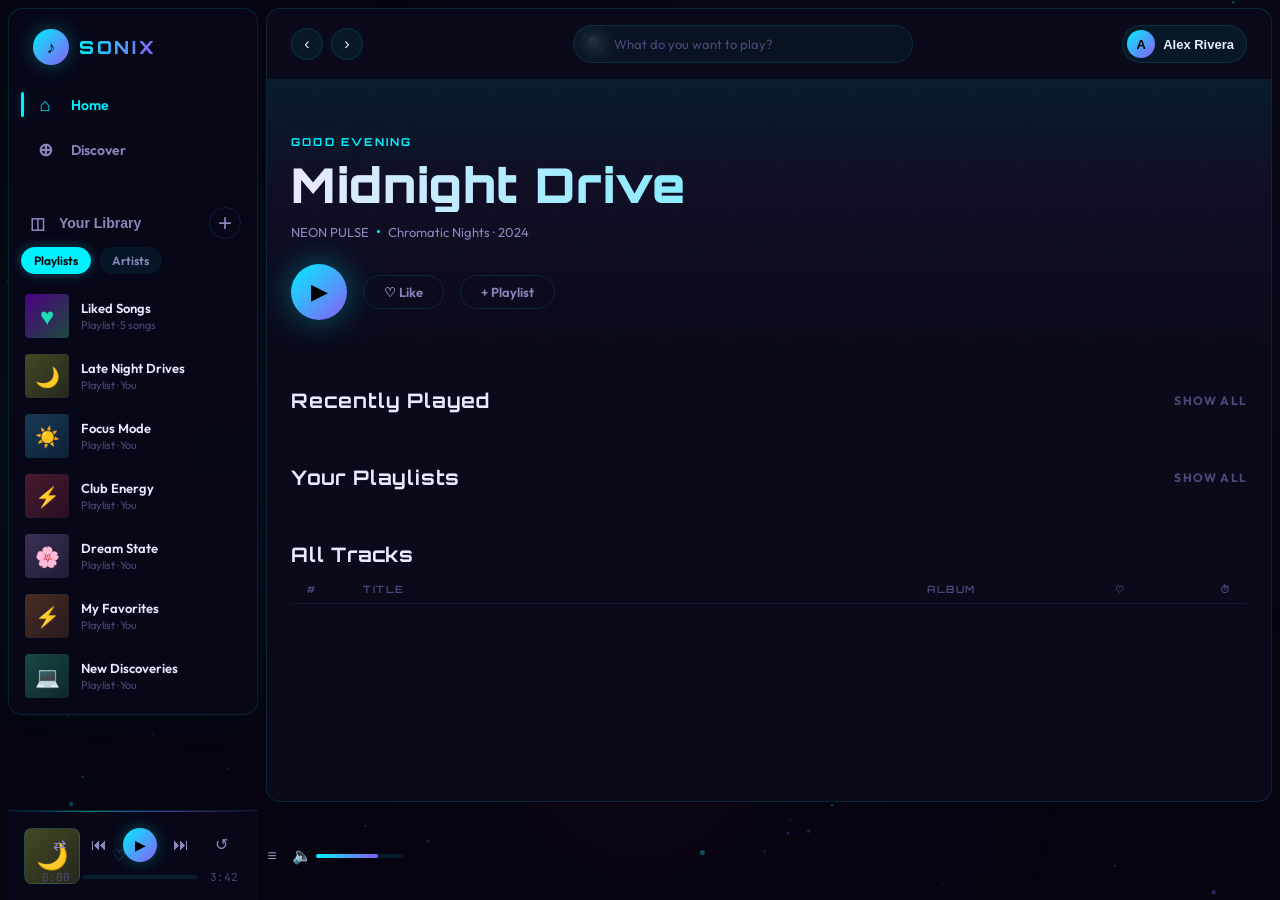
==== commit 4b08b50e: "Fix: single-click play + real audio support Updated event handler from ondblclick to onclick for tra" ====
--- a/index.html
+++ b/index.html
@@ -171,7 +171,7 @@
   document.getElementById('trackList').innerHTML = tracks.map((track, i) => {
     const isPlaying = appState.queue[appState.currentTrackIndex]?.id === track.id && appState.isPlaying;
     return `
-    <div class="track-row ${appState.queue[appState.currentTrackIndex]?.id === track.id ? 'now-playing' : ''}" ondblclick="playTrackById(${track.id})">
+    <div class="track-row ${appState.queue[appState.currentTrackIndex]?.id === track.id ? 'now-playing' : ''}" onclick="playTrackById(${track.id})">
       <div class="tr-num-wrap">
         <span class="tr-num">${isPlaying ? '' : (i+1)}</span>
         <span class="tr-play-ico">${isPlaying ? '<div class="eq"><span></span><span></span><span></span></div>' : '▶'}</span>
@@ -210,7 +210,7 @@
 function playTrack(idx) {
   appState.queue = TRACKS;
   appState.currentTrackIndex = idx;
-  appState.isPlaying = true;
+  appState.isPlaying = true; _progress = 0; appState.progress = 0;
   saveState();
   refreshPlayerBar();
   updateHero();
@@ -229,7 +229,7 @@
   if (!pl) return;
   appState.queue = pl.trackIds.map(i => TRACKS.find(t=>t.id===i)).filter(Boolean);
   appState.currentTrackIndex = 0;
-  appState.isPlaying = true;
+  appState.isPlaying = true; _progress = 0; appState.progress = 0;
   saveState();
   refreshPlayerBar();
   updateHero();
